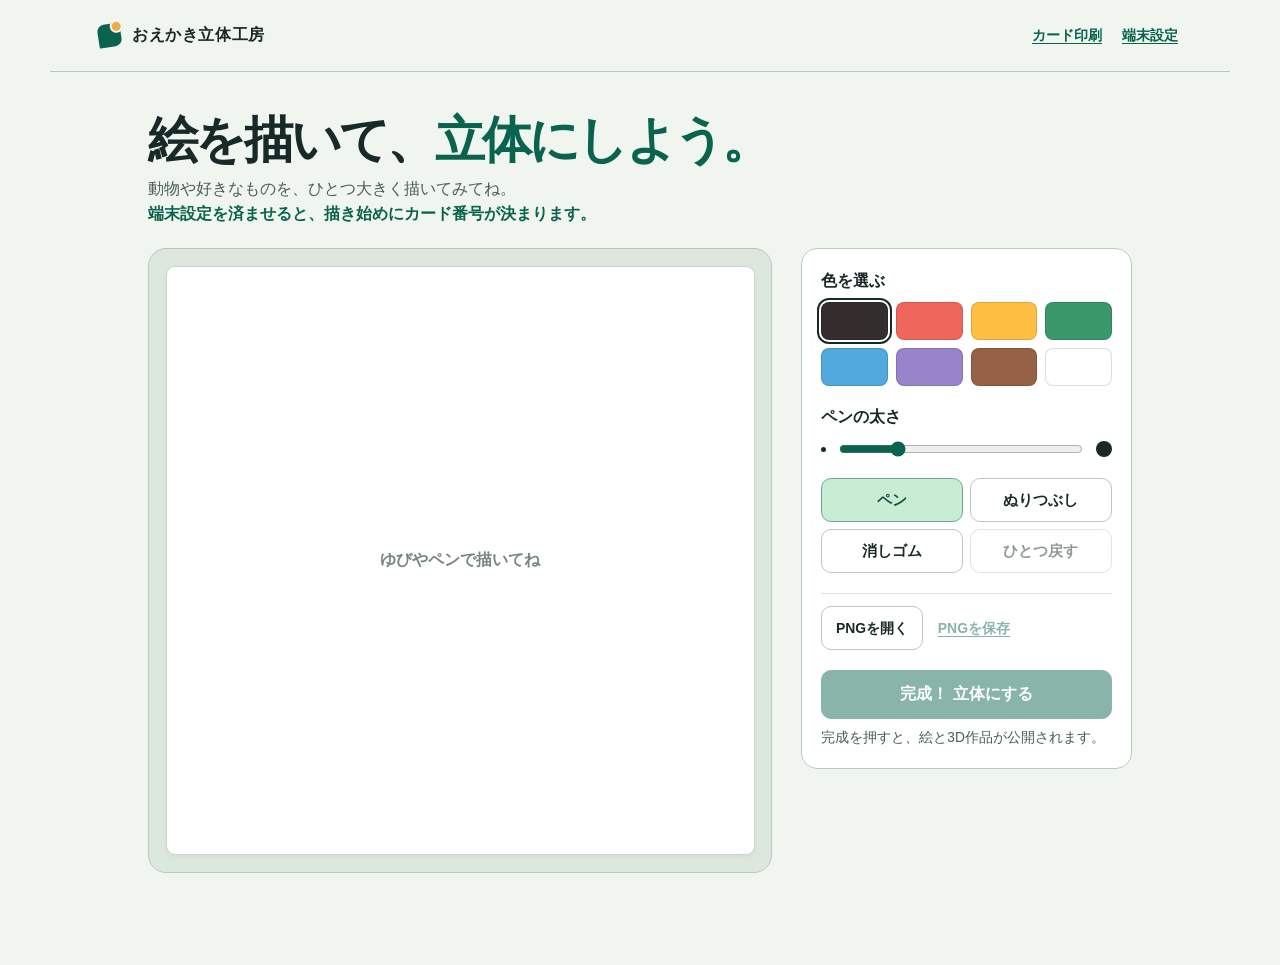
==== site/index.html @ 14a5a2f8 "Reserve workshop cards when drawing starts across stations" ====
<!doctype html>
<html lang="ja">
  <head>
    <meta charset="utf-8" />
    <meta name="viewport" content="width=device-width,initial-scale=1" />
    <meta name="theme-color" content="#f1f5ef" />
    <meta name="referrer" content="no-referrer" />
    <meta
      http-equiv="Content-Security-Policy"
      content="default-src 'self'; script-src 'self'; style-src 'self'; img-src 'self' blob: data:; connect-src 'self' https://api.github.com; object-src 'none'; base-uri 'none'; form-action 'none'"
    />
    <title>おえかき立体工房</title>
    <link rel="stylesheet" href="style.css" />
  </head>
  <body>
    <header class="bar">
      <a class="brand" href="./"><span class="brand-mark" aria-hidden="true"></span>おえかき立体工房</a>
      <nav aria-label="工房メニュー">
        <a href="cards/">カード印刷</a
        ><button type="button" id="setup" class="text-button">端末設定</button>
      </nav>
    </header>
    <main class="wrap">
      <section id="studio">
        <div class="intro">
          <h1>絵を描いて、<em>立体にしよう。</em></h1>
          <p>動物や好きなものを、ひとつ大きく描いてみてね。</p>
          <p id="card-status" role="status">端末設定を済ませると、描き始めにカード番号が決まります。</p>
        </div>
        <div class="workbench">
          <div class="canvas-frame">
            <div class="paper">
              <canvas id="sheet" width="768" height="768" aria-label="お絵かきキャンバス"></canvas>
              <div id="hint" aria-hidden="true">ゆびやペンで描いてね</div>
            </div>
          </div>
          <fieldset id="tools" class="toolbox">
            <legend class="sr">お絵かき道具</legend>
            <div>
              <h2>色を選ぶ</h2>
              <div id="palette" class="palette" role="group" aria-label="ペンの色"></div>
            </div>
            <div>
              <label class="group-title" for="width">ペンの太さ</label>
              <div class="range-row">
                <span class="dot-small" aria-hidden="true"></span
                ><input type="range" id="width" min="3" max="65" value="17" /><span
                  class="dot-large"
                  aria-hidden="true"
                ></span>
              </div>
            </div>
            <div class="tool-grid">
              <button type="button" id="pen" aria-pressed="true">ペン</button
              ><button type="button" id="bucket" aria-pressed="false">ぬりつぶし</button
              ><button type="button" id="eraser" aria-pressed="false">消しゴム</button
              ><button type="button" id="undo" disabled>ひとつ戻す</button>
            </div>
            <div class="file-tools">
              <label class="file-label"
                >PNGを開く<input id="import" type="file" accept="image/png" /></label
              ><button id="download" type="button" class="text-button">PNGを保存</button>
            </div>
            <div class="finish">
              <button id="send" type="button" class="primary" disabled>完成！ 立体にする</button>
              <p>完成を押すと、絵と3D作品が公開されます。</p>
            </div>
          </fieldset>
        </div>
        <p id="feedback" class="feedback" aria-live="polite"></p>
      </section>
      <section id="receipt" hidden class="receipt">
        <p class="overline">あなたのカード番号</p>
        <strong id="assigned" class="big-number"></strong>
        <h1>絵を受けつけました。</h1>
        <p>同じ番号のカードを受け取ってね。立体ができたら、カードのQRから見られます。</p>
        <div class="actions">
          <a id="view-link" class="button primary">作品を開く</a
          ><button id="next" class="button">次の絵を描く</button>
        </div>
      </section>
    </main>
    <dialog id="settings">
      <form id="settings-form">
        <h2>店頭端末の設定</h2>
        <p>自動なら最初のひと筆かPNGの読み込みで、番号を指定したら設定の保存時に確保します。</p>
        <label class="form-label" for="token">このリポジトリ専用のGitHubトークン</label>
        <input
          id="token"
          type="password"
          autocomplete="off"
          spellcheck="false"
          placeholder="github_pat_…"
          aria-describedby="token-help"
        />
        <p id="token-help" class="small">
          権限は Contents の「Read and write」。接続はこのタブを閉じると消えます。<a
            href="https://github.com/bpm82/oekaki-webar#店頭端末の準備"
            target="_blank"
            rel="noreferrer"
            >設定手順</a
          >
        </p>
        <label class="form-label" for="slot">次に使うカード</label
        ><select id="slot" aria-describedby="availability">
          <option value="">空いている番号を自動で使う</option>
        </select>
        <p id="availability" role="status" class="small"></p>
        <button type="button" id="reload-slots" class="text-button">空き状況を更新</button>
        <p class="small">予約は1時間で、描き続けると延長されます。</p>
        <p id="connection" role="status" class="small"></p>
        <div class="actions">
          <button class="primary" type="submit">設定を保存</button
          ><button type="button" id="close">閉じる</button
          ><button class="text-button" type="button" id="disconnect" hidden>接続を解除して番号を返す</button>
        </div>
      </form>
    </dialog>
    <script src="studio.js?v=4" type="module"></script>
  </body>
</html>
---- site/style.css ----
:root {
  color-scheme: light;
  --ink: #182a28;
  --paper: #fff;
  --ground: #f1f5ef;
  --green: #09634e;
  --light: #c7eed4;
  --line: #b9c9bd;
  --muted: #475e56;
  font:
    100%/1.55 'Bricolage Grotesque',
    'Hiragino Kaku Gothic ProN',
    'Yu Gothic',
    Meiryo,
    sans-serif;
  color: var(--ink);
  background: var(--ground);
}
* {
  box-sizing: border-box;
}
body {
  margin: 0;
}
button,
input,
select {
  font: inherit;
  color: inherit;
}
button,
a,
label.file-label,
input,
select {
  touch-action: manipulation;
}
a {
  color: var(--green);
  text-underline-offset: 0.2em;
}
button,
.button,
.file-label {
  display: inline-flex;
  align-items: center;
  justify-content: center;
  min-height: 44px;
  border: 1px solid var(--line);
  border-radius: 10px;
  padding: 0.52rem 0.85rem;
  background: white;
  font-weight: 700;
  cursor: pointer;
  color: var(--ink);
  text-decoration: none;
}
button:hover,
.button:hover,
.file-label:hover {
  border-color: var(--green);
}
button:disabled {
  cursor: default;
  opacity: 0.48;
}
button:focus-visible,
a:focus-visible,
input:focus-visible,
select:focus-visible,
.file-label:focus-within {
  outline: 3px solid #de7925;
  outline-offset: 3px;
}
.primary,
.button.primary {
  background: var(--green);
  color: white;
  border-color: var(--green);
  font-weight: 800;
}
.text-button {
  background: transparent;
  border: 0;
  color: var(--green);
  text-decoration: underline;
  text-underline-offset: 0.2em;
  padding: 0.4rem 0.25rem;
}
.bar {
  max-width: 1180px;
  margin: 0 auto;
  border-bottom: 1px solid var(--line);
  display: flex;
  align-items: center;
  justify-content: space-between;
  gap: 1rem;
  padding: 0.85rem clamp(1rem, 4vw, 3rem);
}
.bar nav,
.actions {
  display: flex;
  align-items: center;
  gap: 1rem;
  flex-wrap: wrap;
}
.bar nav a,
.bar nav button {
  font-size: 0.9rem;
  font-weight: 700;
}
.brand {
  display: inline-flex;
  gap: 0.7rem;
  align-items: center;
  color: var(--ink);
  font-weight: 850;
  letter-spacing: 0.035em;
  text-decoration: none;
  white-space: nowrap;
}
.brand-mark {
  width: 23px;
  height: 23px;
  background: var(--green);
  border-radius: 7px 7px 7px 1px;
  transform: rotate(-9deg);
  position: relative;
  flex: none;
}
.brand-mark:after {
  content: '';
  position: absolute;
  width: 9px;
  height: 9px;
  right: -3px;
  top: -3px;
  background: #f4a84b;
  border: 2px solid var(--ground);
  border-radius: 50%;
}
.wrap {
  max-width: 1080px;
  margin: auto;
  padding: clamp(1.3rem, 3vw, 2.5rem) clamp(1rem, 4vw, 3rem) 2.5rem;
}
.intro {
  margin-bottom: 1.35rem;
}
h1,
h2,
p {
  margin-top: 0;
}
h1 {
  font-size: clamp(1.8rem, 4.5vw, 3.1rem);
  letter-spacing: -0.055em;
  line-height: 1.2;
  margin-bottom: 0.45rem;
}
h1 em {
  color: var(--green);
  font-style: normal;
}
h2,
.group-title {
  display: block;
  font-size: 1rem;
  font-weight: 800;
  margin: 0 0 0.55rem;
}
.intro p,
.small,
.finish p,
.muted {
  color: var(--muted);
}
.intro p {
  margin-bottom: 0;
}
#card-status {
  color: var(--green);
  font-weight: 700;
  font-variant-numeric: tabular-nums;
}
.workbench {
  display: grid;
  grid-template-columns: minmax(0, 1fr) minmax(235px, 0.53fr);
  align-items: start;
  gap: clamp(0.85rem, 2.5vw, 1.8rem);
}
.canvas-frame {
  background: #dce8de;
  border: 1px solid var(--line);
  border-radius: 18px;
  padding: clamp(0.5rem, 1.7vw, 1.05rem);
}
.paper {
  position: relative;
  aspect-ratio: 1;
  background: white;
  border: 1px solid #cbd7ce;
  border-radius: 9px;
  overflow: hidden;
  box-shadow: 0 2px 4px #2036290a;
}
canvas#sheet {
  display: block;
  width: 100%;
  height: 100%;
  touch-action: none;
  cursor: crosshair;
}
#hint {
  position: absolute;
  inset: 0;
  display: grid;
  place-items: center;
  pointer-events: none;
  color: #78877d;
  font-weight: 650;
}
.toolbox {
  display: grid;
  min-width: 0;
  gap: 1.2rem;
  padding: 1.2rem;
  border-radius: 16px;
  border: 1px solid var(--line);
  background: white;
  margin: 0;
}
.toolbox[disabled] {
  opacity: 0.72;
}
.palette {
  display: grid;
  grid-template-columns: repeat(4, 1fr);
  gap: 0.5rem;
}
.swatch {
  --paint: #342d2d;
  padding: 0;
  min-height: 38px;
  border-radius: 8px;
  background: var(--paint);
  border: 1px solid #0002;
}
.swatch[aria-pressed='true'] {
  outline: 2px solid var(--ink);
  outline-offset: 2px;
}
.swatch[data-name='coral'] {
  --paint: #ef665d;
}
.swatch[data-name='sun'] {
  --paint: #ffbf42;
}
.swatch[data-name='leaf'] {
  --paint: #3b986b;
}
.swatch[data-name='sky'] {
  --paint: #51a9de;
}
.swatch[data-name='violet'] {
  --paint: #9884cb;
}
.swatch[data-name='soil'] {
  --paint: #956246;
}
.swatch[data-name='snow'] {
  --paint: #fff;
}
.range-row {
  display: flex;
  align-items: center;
  gap: 0.65rem;
}
.range-row input {
  width: 100%;
  accent-color: var(--green);
}
.dot-small,
.dot-large {
  display: block;
  width: 5px;
  height: 5px;
  background: var(--ink);
  border-radius: 50%;
  flex: none;
}
.dot-large {
  width: 16px;
  height: 16px;
}
.tool-grid {
  display: grid;
  grid-template-columns: 1fr 1fr;
  gap: 0.45rem;
}
.tool-grid button {
  font-size: 0.92rem;
}
.tool-grid [aria-pressed='true'] {
  background: var(--light);
  color: #134f3e;
  border-color: #73a890;
}
.file-tools {
  border-top: 1px solid #dce4dc;
  padding-top: 0.8rem;
  display: flex;
  align-items: center;
  gap: 0.7rem;
  flex-wrap: wrap;
}
.file-label,
.file-tools button {
  font-size: 0.87rem;
}
.file-label input,
.sr {
  position: absolute;
  overflow: hidden;
  clip-path: inset(50%);
  height: 1px;
  width: 1px;
  white-space: nowrap;
}
.finish .primary {
  width: 100%;
  min-height: 3.1rem;
}
.finish p,
.small {
  font-size: 0.86rem;
  line-height: 1.55;
}
.finish p {
  margin: 0.5rem 0 0;
}
.feedback {
  min-height: 1.5rem;
  color: var(--green);
  margin-top: 0.75rem;
}
.receipt,
.viewer-panel,
.card-panel {
  margin: 1rem auto;
  background: white;
  border: 1px solid var(--line);
  border-radius: 20px;
  padding: clamp(1.2rem, 4vw, 2.5rem);
  max-width: 720px;
}
.overline {
  color: var(--muted);
  font-size: 0.9rem;
  font-weight: 800;
  margin-bottom: 0.2rem;
}
.big-number {
  display: block;
  font-family: 'Arial Rounded MT Bold', Arial, sans-serif;
  font-size: clamp(4rem, 13vw, 8rem);
  line-height: 1;
  letter-spacing: -0.07em;
  color: var(--green);
  font-variant-numeric: tabular-nums;
}
.receipt h1 {
  margin: 1rem 0;
}
.form-label {
  display: block;
  margin: 0.9rem 0 0.3rem;
  font-weight: 750;
}
option:disabled {
  text-decoration: line-through;
}
dialog {
  width: min(460px, calc(100% - 2rem));
  padding: 1.4rem;
  border: 1px solid var(--line);
  border-radius: 16px;
  box-shadow: 0 12px 70px #10291b45;
}
dialog::backdrop {
  background: #182a2890;
}
dialog h2 {
  font-size: 1.45rem;
}
dialog p {
  margin-bottom: 0.6rem;
}
dialog input,
select,
.number-input {
  width: 100%;
  border: 1px solid var(--line);
  border-radius: 8px;
  background: white;
  padding: 0.55rem;
}
.actions {
  margin-top: 1rem;
  gap: 0.55rem;
}
#connection {
  color: var(--green);
  margin-top: 0.6rem;
}
[hidden] {
  display: none !important;
}
.viewer-panel h1,
.card-panel h1 {
  font-size: clamp(1.5rem, 4vw, 2.3rem);
}
.viewer-media {
  display: grid;
  place-items: center;
  position: relative;
  min-height: 210px;
  aspect-ratio: 4/3;
  background: #edf3ed;
  border-radius: 12px;
  overflow: hidden;
  margin: 1rem 0;
}
.viewer-media img {
  width: 70%;
  height: 80%;
  object-fit: contain;
}
.viewer-media model-viewer {
  width: 100%;
  height: 100%;
  position: absolute;
  inset: 0;
  --poster-color: transparent;
}
.viewer-panel p,
.card-panel p {
  margin-bottom: 0.6rem;
}
.number {
  font:
    800 1.1rem/1.4 Arial,
    sans-serif;
  background: var(--light);
  border-radius: 5px;
  padding: 0.15em 0.45em;
}
.card-controls {
  display: flex;
  align-items: end;
  gap: 0.65rem;
  flex-wrap: wrap;
}
.card-controls label {
  display: grid;
  gap: 0.3rem;
  font-size: 0.88rem;
  font-weight: 700;
}
.number-input {
  width: 6rem;
}
.card-stack {
  display: grid;
  grid-template-columns: repeat(auto-fit, minmax(210px, 1fr));
  gap: 1rem;
  margin-top: 1rem;
}
.printed-card {
  break-inside: avoid;
  background: white;
  border: 1px dashed #85978a;
  border-radius: 10px;
  text-align: center;
  padding: 0.75rem;
}
.printed-card h2 {
  font-size: 1rem;
  margin: 0;
}
.printed-card img {
  display: block;
  width: min(100%, 240px);
  margin: 0 auto;
}
.printed-card a {
  font-weight: 750;
}
.printed-card p {
  font-size: 0.88rem;
}
@media (max-width: 700px) {
  .workbench {
    grid-template-columns: 1fr;
  }
  .toolbox {
    grid-template-columns: 1fr 1fr;
    gap: 0.9rem;
  }
  .file-tools {
    border: 0;
    padding-top: 0;
    align-content: center;
    grid-column: 1 / -1;
  }
  .tool-grid {
    grid-column: 1 / -1;
    grid-template-columns: repeat(4, minmax(0, 1fr));
  }
  .finish {
    grid-column: 1/-1;
  }
  .bar {
    gap: 0.35rem;
  }
  .bar nav {
    gap: 0.55rem;
  }
  .bar nav a,
  .bar nav button {
    font-size: 0.82rem;
  }
  .brand {
    font-size: 0.9rem;
  }
  .wrap {
    padding-top: 1.25rem;
  }
  .palette {
    gap: 0.38rem;
  }
  .swatch {
    min-height: 31px;
  }
  .tool-grid button {
    padding: 0.35rem;
    font-size: 0.85rem;
  }
  .toolbox {
    padding: 1rem;
  }
  .receipt .actions {
    align-items: stretch;
  }
}
@media (max-width: 480px) {
  .tool-grid {
    grid-template-columns: repeat(2, minmax(0, 1fr));
  }
}
@media (max-width: 380px) {
  .bar {
    align-items: flex-start;
    flex-direction: column;
  }
  .bar nav {
    width: 100%;
  }
  .bar nav button {
    min-height: 28px;
  }
  .toolbox {
    grid-template-columns: 1fr;
  }
  .finish {
    grid-column: auto;
  }
}
@media print {
  @page {
    size: A4;
    margin: 12mm;
  }
  body {
    background: white;
    color: black;
  }
  .bar,
  .no-print,
  .feedback {
    display: none !important;
  }
  .wrap,
  .card-panel {
    width: auto;
    max-width: none;
    margin: 0;
    padding: 0;
    border: 0;
  }
  .card-stack {
    display: grid;
    grid-template-columns: repeat(2, 1fr);
    gap: 4mm;
    margin: 0;
  }
  .printed-card {
    break-inside: avoid;
    border: 1px dashed #999;
    border-radius: 0;
    padding: 3mm;
  }
  .printed-card img {
    width: 62mm;
    height: 62mm;
  }
  .printed-card a {
    color: black;
    text-decoration: none;
  }
  .printed-card p {
    margin: 0;
  }
  .printed-card h2 {
    font-size: 11pt;
  }
}
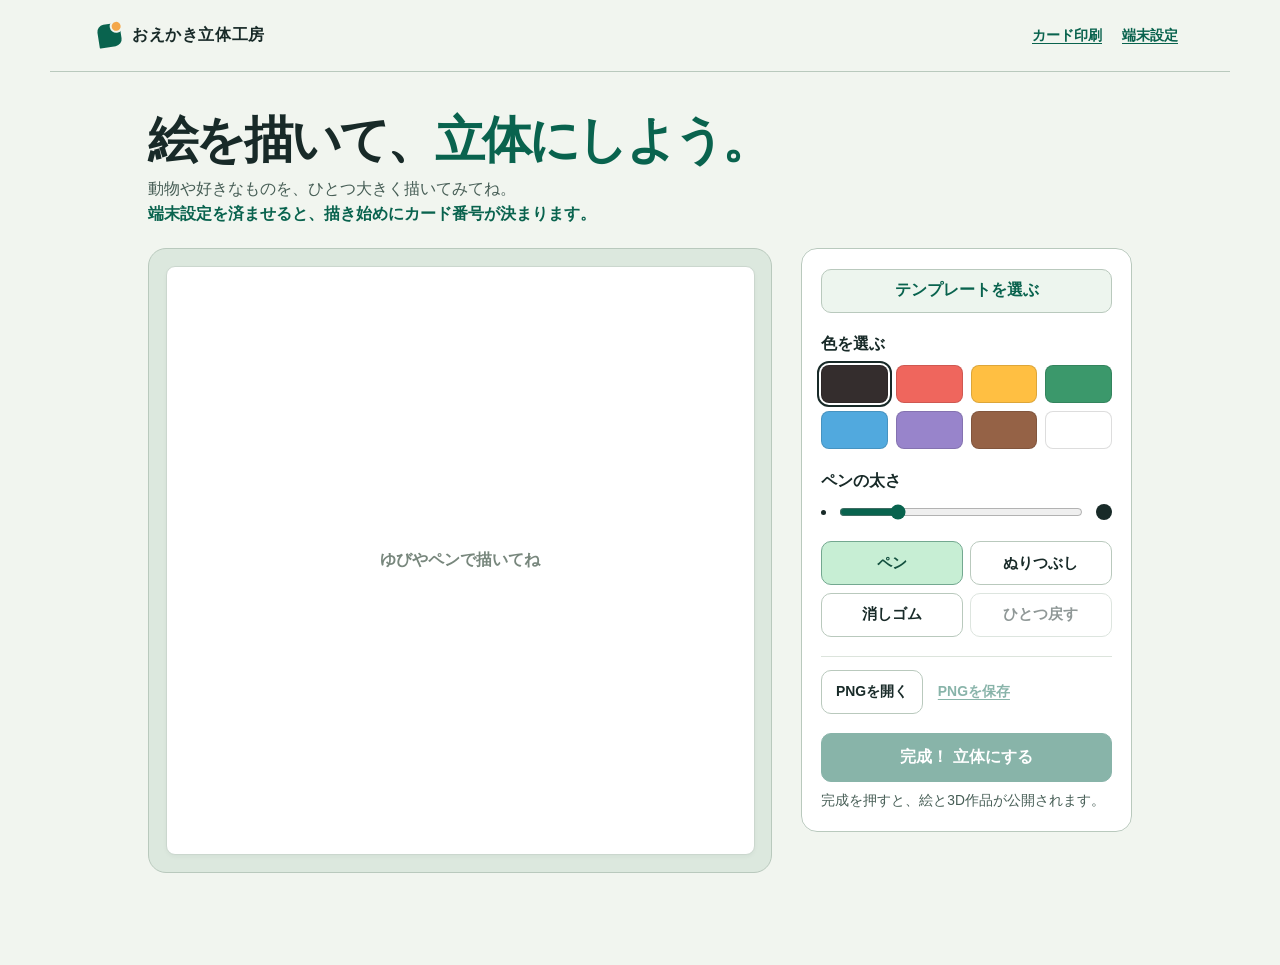
==== commit 5c965864: "Add selectable Christmas drawing templates" ====
--- a/site/index.html
+++ b/site/index.html
@@ -10,7 +10,7 @@
       content="default-src 'self'; script-src 'self'; style-src 'self'; img-src 'self' blob: data:; connect-src 'self' https://api.github.com; object-src 'none'; base-uri 'none'; form-action 'none'"
     />
     <title>おえかき立体工房</title>
-    <link rel="stylesheet" href="style.css" />
+    <link rel="stylesheet" href="style.css?v=5" />
   </head>
   <body>
     <header class="bar">
@@ -36,6 +36,9 @@
           </div>
           <fieldset id="tools" class="toolbox">
             <legend class="sr">お絵かき道具</legend>
+            <button type="button" id="choose-template" aria-haspopup="dialog" aria-controls="templates">
+              テンプレートを選ぶ
+            </button>
             <div>
               <h2>色を選ぶ</h2>
               <div id="palette" class="palette" role="group" aria-label="ペンの色"></div>
@@ -80,6 +83,16 @@
         </div>
       </section>
     </main>
+    <dialog id="templates" aria-labelledby="template-title">
+      <div class="template-heading">
+        <h2 id="template-title">テンプレートを選ぶ</h2>
+        <button type="button" id="close-templates">閉じる</button>
+      </div>
+      <p id="template-help" class="small" hidden>
+        選ぶと今の絵が置き換わります。「ひとつ戻す」で元の絵に戻れます。
+      </p>
+      <div id="template-options" class="template-options"></div>
+    </dialog>
     <dialog id="settings">
       <form id="settings-form">
         <h2>店頭端末の設定</h2>
@@ -116,6 +129,6 @@
         </div>
       </form>
     </dialog>
-    <script src="studio.js?v=4" type="module"></script>
+    <script src="studio.js?v=5" type="module"></script>
   </body>
 </html>
--- a/site/style.css
+++ b/site/style.css
@@ -233,6 +233,11 @@
 .toolbox[disabled] {
   opacity: 0.72;
 }
+#choose-template {
+  grid-column: 1 / -1;
+  background: #edf5ee;
+  color: var(--green);
+}
 .palette {
   display: grid;
   grid-template-columns: repeat(4, 1fr);
@@ -396,6 +401,38 @@
 dialog p {
   margin-bottom: 0.6rem;
 }
+#templates {
+  width: min(560px, calc(100% - 1.5rem));
+  padding: clamp(0.75rem, 3vw, 1.4rem);
+}
+.template-heading {
+  display: flex;
+  flex-wrap: wrap;
+  align-items: center;
+  justify-content: space-between;
+  gap: 0.55rem;
+  margin-bottom: 0.8rem;
+}
+.template-heading h2 {
+  margin: 0;
+  font-size: clamp(1rem, 4vw, 1.45rem);
+}
+.template-options {
+  display: grid;
+  grid-template-columns: repeat(auto-fit, minmax(min(100%, 8rem), 1fr));
+  gap: 0.55rem;
+}
+.template-option {
+  flex-direction: column;
+  gap: 0.35rem;
+  padding: 0.4rem;
+  font-size: 0.86rem;
+}
+.template-option canvas {
+  display: block;
+  width: min(100%, 7rem);
+  height: auto;
+}
 dialog input,
 select,
 .number-input {
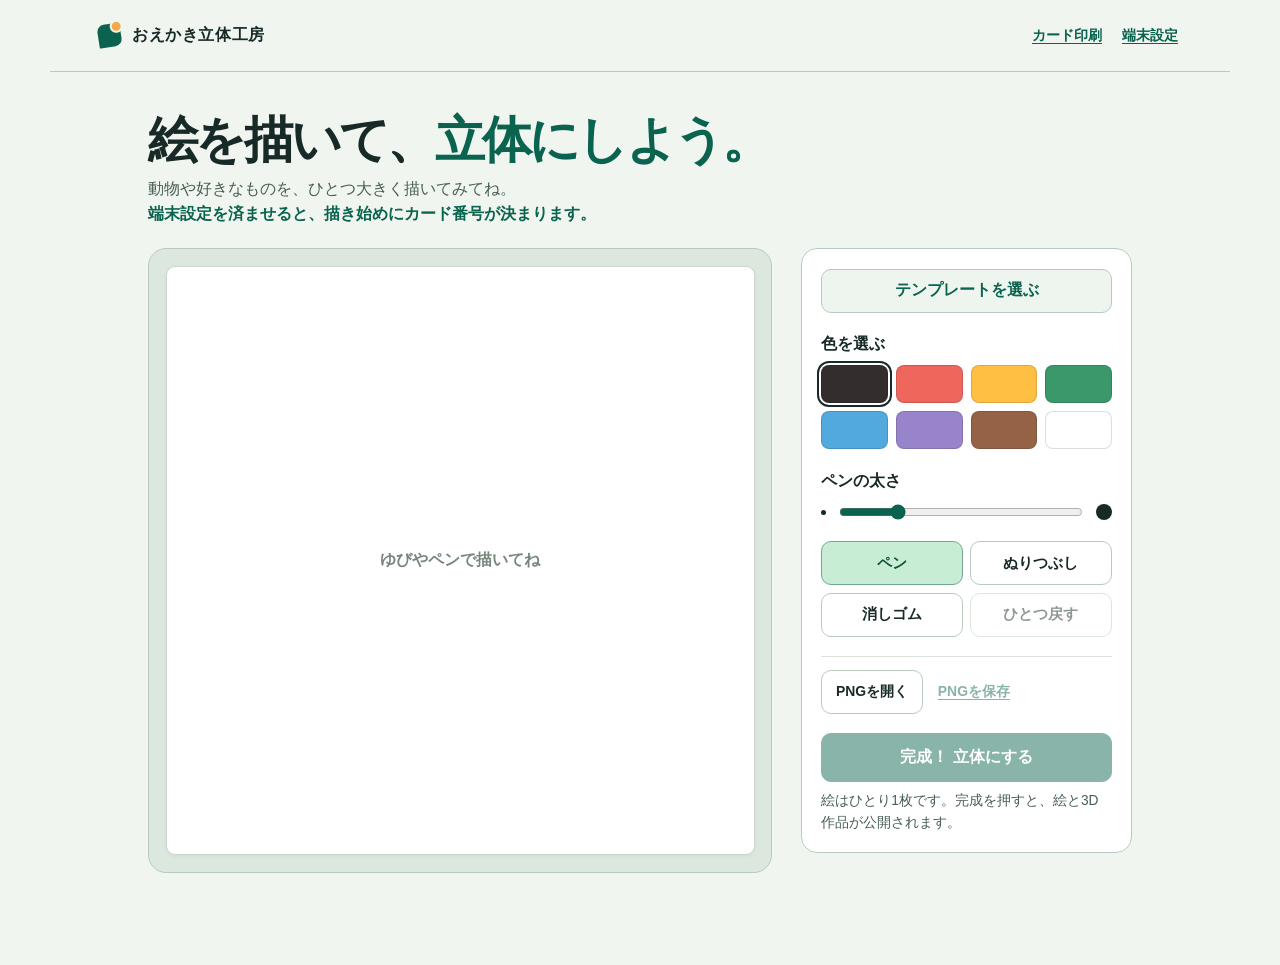
==== commit 98146c46: "Finish each drawing session after one submission" ====
--- a/site/index.html
+++ b/site/index.html
@@ -66,7 +66,7 @@
             </div>
             <div class="finish">
               <button id="send" type="button" class="primary" disabled>完成！ 立体にする</button>
-              <p>完成を押すと、絵と3D作品が公開されます。</p>
+              <p>絵はひとり1枚です。完成を押すと、絵と3D作品が公開されます。</p>
             </div>
           </fieldset>
         </div>
@@ -78,8 +78,8 @@
         <h1>絵を受けつけました。</h1>
         <p>同じ番号のカードを受け取ってね。立体ができたら、カードのQRから見られます。</p>
         <div class="actions">
-          <a id="view-link" class="button primary">作品を開く</a
-          ><button id="next" class="button">次の絵を描く</button>
+          <a id="view-link" class="button primary">作品を開く</a>
+          <a id="wait-game-link" class="button" target="_blank" rel="noopener">立体化を待ちながら遊ぶ</a>
         </div>
       </section>
     </main>
@@ -129,6 +129,6 @@
         </div>
       </form>
     </dialog>
-    <script src="studio.js?v=5" type="module"></script>
+    <script src="studio.js?v=7" type="module"></script>
   </body>
 </html>
--- a/site/style.css
+++ b/site/style.css
@@ -395,6 +395,39 @@
 dialog::backdrop {
   background: #182a2890;
 }
+.wait-game-dialog {
+  width: min(58rem, calc(100% - 1rem));
+  height: min(54rem, calc(100dvh - 1rem));
+  max-width: none;
+  max-height: none;
+  padding: 0;
+  overflow: hidden;
+}
+.wait-game-dialog[open] {
+  display: grid;
+  grid-template-rows: auto minmax(0, 1fr);
+}
+.wait-game-toolbar {
+  display: flex;
+  justify-content: flex-end;
+  padding: 0.4rem 0.65rem;
+  background: white;
+}
+.wait-game-dialog iframe {
+  display: block;
+  width: 100%;
+  height: 100%;
+  border: 0;
+}
+@media (max-width: 600px) {
+  .wait-game-dialog {
+    width: 100%;
+    height: 100dvh;
+    margin: 0;
+    border: 0;
+    border-radius: 0;
+  }
+}
 dialog h2 {
   font-size: 1.45rem;
 }
